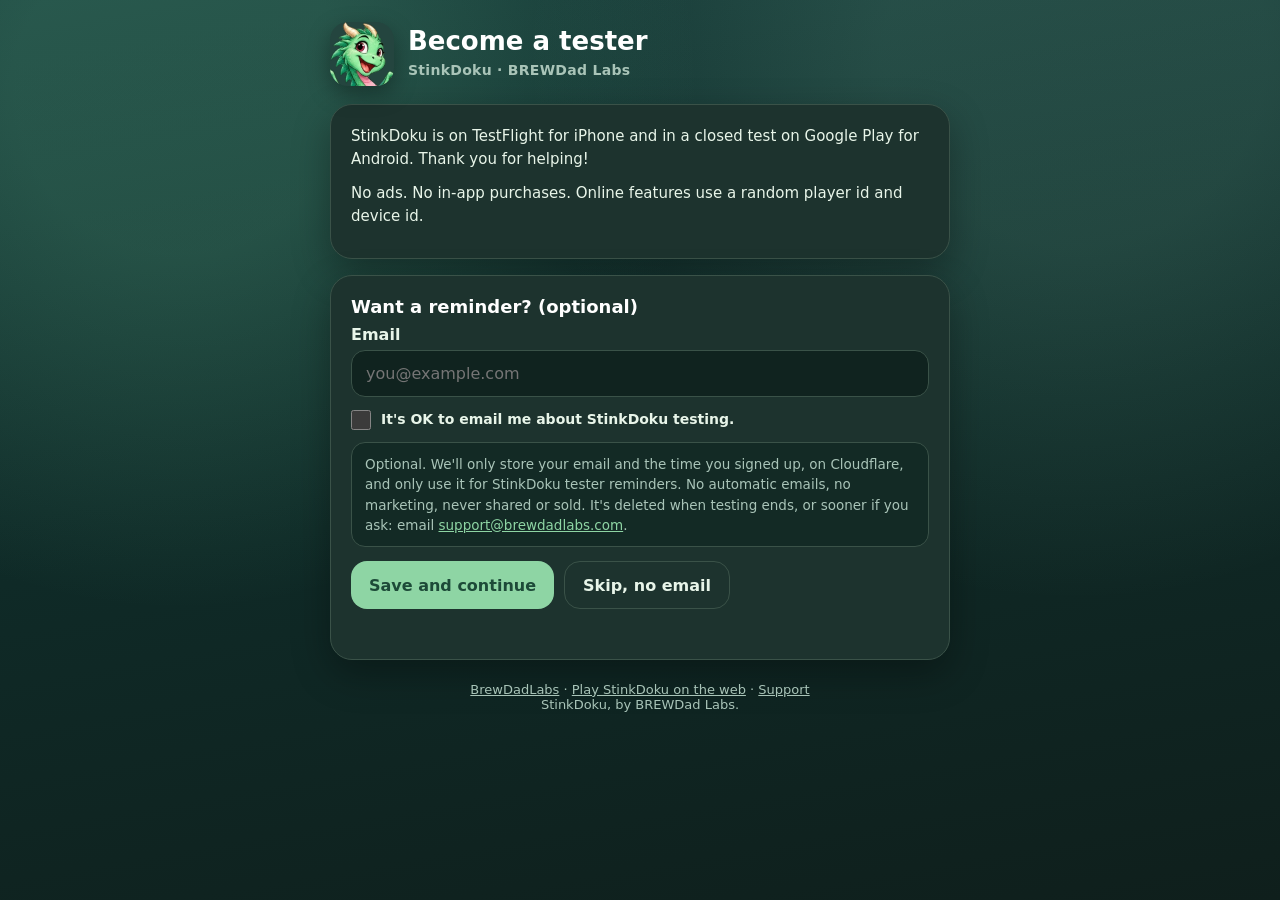
==== site/beta/index.html @ be81188f "StinkDoku tester page: move the full flow to /beta/ (preview only) Keep the terminal look, put iPhon" ====
<!DOCTYPE html>
<html lang="en">
<head>
<meta charset="UTF-8">
<meta name="viewport" content="width=device-width, initial-scale=1, viewport-fit=cover">
<meta name="theme-color" content="#173c39">
<meta name="color-scheme" content="dark">
<title>StinkDoku — Become a tester</title>
<meta name="description" content="Help test StinkDoku on iPhone with TestFlight or on Android through Google Play.">
<meta name="robots" content="noindex">
<link rel="icon" href="/favicon.ico" sizes="any">
<link rel="icon" type="image/png" sizes="32x32" href="/favicon-32.png">
<link rel="apple-touch-icon" href="/apple-touch-icon.png">
<style>
  :root{--bg:#0f1f1c;--forest:#173c39;--card:#1d332e;--card2:#24332e;--line:#3a5248;--ink:#e8f5e9;--muted:#a9c4b8;--go:#8ed5a4;--on-go:#1d4a38;--accent:#6cc79c;--focus:#ff9d3c;--crt:#050b07;--crt-ink:#5dff8a;--crt-dim:#2f9c54;--eye:#ff3b30;font-family:ui-rounded,"SF Pro Rounded","Avenir Next",Nunito,system-ui,-apple-system,sans-serif}
  *{box-sizing:border-box}
  html{background:var(--bg)}
  body{margin:0;min-height:100vh;color:var(--ink);background:radial-gradient(circle at 14% 10%,rgba(108,199,156,.20) 0 12%,transparent 38%),radial-gradient(circle at 84% 6%,rgba(143,217,189,.14) 0 14%,transparent 40%),linear-gradient(170deg,#173c39,#0f2a27 52%,#0f1f1c);padding:22px 16px 56px}
  .wrap{max-width:620px;margin:0 auto}
  header{display:flex;align-items:center;gap:14px;margin:0 0 18px}
  header img{width:64px;height:64px;border-radius:18px;background:#24453f;box-shadow:0 8px 22px rgba(0,0,0,.35)}
  h1{font-size:26px;line-height:1.15;margin:0;color:#fff}
  .brand{margin:3px 0 0;color:var(--muted);font-size:14px;font-weight:700;letter-spacing:.02em}
  .card{background:var(--card);border:1.5px solid var(--line);border-radius:22px;padding:20px;margin:0 0 16px;box-shadow:0 14px 38px rgba(0,0,0,.32)}
  h2{font-size:18px;margin:0 0 8px;color:#fff}
  p,li{line-height:1.55;font-size:15px;margin:0 0 10px}
  .muted{color:var(--muted);font-size:14px}
  label{display:block;font-weight:800;margin:0 0 6px}
  input[type=email]{width:100%;font:inherit;font-size:16px;padding:13px 14px;border-radius:14px;border:1.5px solid var(--line);background:#10231f;color:var(--ink)}
  .check{display:flex;gap:10px;align-items:flex-start;margin:12px 0 4px;font-weight:600;font-size:14px;line-height:1.45}
  .check input{width:20px;height:20px;margin:1px 0 0;flex:none;accent-color:var(--accent)}
  .hp{position:absolute;left:-9999px;width:1px;height:1px;overflow:hidden}
  .row{display:flex;flex-wrap:wrap;gap:10px;margin:14px 0 0}
  .btn{display:inline-flex;align-items:center;justify-content:center;gap:8px;min-height:48px;padding:12px 18px;border-radius:16px;border:0;font:inherit;font-weight:900;font-size:16px;text-decoration:none;cursor:pointer;background:var(--go);color:var(--on-go)}
  .btn.ghost{background:transparent;color:var(--ink);border:1.5px solid var(--line)}
  .btn[aria-disabled=true]{opacity:.55;cursor:default}
  a{color:var(--go)}
  :focus-visible{outline:3px solid var(--focus);outline-offset:2px}
  .msg{min-height:1.4em;margin:10px 0 0;font-size:14px;font-weight:700}
  .msg.err{color:#ffb4a8}
  .msg.ok{color:var(--go)}
  .consent{background:#132a25;border:1.5px solid var(--line);border-radius:14px;padding:11px 13px;margin:12px 0 0;font-size:13.5px;color:var(--muted);line-height:1.5}
  /* Retro handset terminal */
  .term{position:relative;background:var(--crt);border:3px solid #2b2f2d;border-radius:18px;padding:16px 16px 14px;box-shadow:inset 0 0 0 2px #0b130e,inset 0 0 40px rgba(93,255,138,.08),0 14px 38px rgba(0,0,0,.45);overflow:hidden;margin:0 0 16px}
  .term::after{content:"";position:absolute;inset:0;pointer-events:none;background:repeating-linear-gradient(to bottom,rgba(0,0,0,0) 0 2px,rgba(0,0,0,.28) 2px 3px)}
  .term-top{display:flex;align-items:center;justify-content:space-between;gap:10px;margin:0 0 10px;font:700 12px/1 ui-monospace,Menlo,Consolas,monospace;color:var(--crt-dim);letter-spacing:.12em}
  .eye{width:14px;height:14px;border-radius:50%;background:radial-gradient(circle at 40% 40%,#ffb3ad,var(--eye) 45%,#7a0d08);box-shadow:0 0 10px 3px rgba(255,59,48,.55);animation:eye 1.6s ease-in-out infinite;flex:none}
  @keyframes eye{50%{box-shadow:0 0 18px 7px rgba(255,59,48,.8)}}
  .screen{margin:0;min-height:9.5em;white-space:pre-wrap;word-break:break-word;font:15px/1.5 ui-monospace,"SF Mono",Menlo,Consolas,"Liberation Mono",monospace;color:var(--crt-ink);text-shadow:0 0 6px rgba(93,255,138,.55)}
  .term.ready .screen{min-height:0}
  .screen .red{color:#ff6b61;text-shadow:0 0 6px rgba(255,59,48,.6)}
  .cursor{display:inline-block;width:.6em;height:1.05em;vertical-align:-2px;background:var(--crt-ink);animation:blink 1s steps(1) infinite}
  @keyframes blink{50%{opacity:0}}
  .term-step{position:relative;z-index:1;margin:12px 0 0}
  .term-step h2{font:800 17px/1.25 ui-monospace,Menlo,Consolas,monospace;color:var(--crt-ink);text-shadow:0 0 6px rgba(93,255,138,.45);margin:0 0 10px}
  .term-step p,.term-step li{color:#b8ffcc;font-size:14.5px;line-height:1.5}
  .term-step .muted{color:var(--crt-dim)}
  .term-step a{color:var(--crt-ink)}
  .term .btn-big{position:relative;z-index:1;width:100%;min-height:64px;padding:16px 18px;border-radius:12px;font-size:16px;text-align:center}
  .term .btn.ghost{position:relative;z-index:1;width:100%;background:transparent;color:var(--crt-ink);border:1.5px solid var(--crt-dim)}
  .term .row{margin-top:12px}
  .tracks{position:relative;z-index:1;display:grid;gap:14px;margin:12px 0 0}
  .track{border:1.5px solid var(--crt-dim);border-radius:12px;padding:14px 14px 12px;background:rgba(15,40,24,.35)}
  .track > h2{margin:0 0 4px}
  .track-progress{margin:0 0 10px;font:700 12px/1.3 ui-monospace,Menlo,Consolas,monospace;letter-spacing:.08em;color:var(--crt-dim)}
  .steps{list-style:none;margin:0;padding:0}
  .steps .term-step{margin:0 0 12px;padding:12px 0 0;border-top:1px solid rgba(47,156,84,.35)}
  .steps .term-step:first-child{border-top:0;padding-top:0;margin-top:0}
  .step-n{font:700 11px/1.2 ui-monospace,Menlo,Consolas,monospace;color:var(--crt-dim);letter-spacing:.1em;margin:0 0 8px}
  .steps .term-step.is-done .step-n{color:var(--crt-ink)}
  .steps .term-step.is-future{opacity:.55}
  .steps .term-step.is-future .btn, .steps .term-step.is-future .row{display:none}
  .term-nav{position:relative;z-index:1;display:flex;flex-wrap:wrap;gap:8px 16px;margin:14px 0 0}
  .term-nav button{background:transparent;border:0;padding:8px 0;color:var(--crt-dim);font:700 13px ui-monospace,Menlo,Consolas,monospace;cursor:pointer;text-decoration:underline}
  .term .rules{background:rgba(15,40,24,.55);border:1.5px solid var(--crt-dim);border-radius:12px;padding:12px 14px;margin:14px 0 0}
  .term .rules h2{margin-bottom:8px}
  .term .rules ul{margin:0;padding-left:20px}
  footer{text-align:center;color:var(--muted);font-size:13px;margin:22px 0 0}
  footer a{color:var(--muted)}
  .term-step:focus{outline:none}
  [hidden]{display:none!important}
  .dragon-layer{position:fixed;inset:0;pointer-events:none;z-index:40;overflow:hidden}
  .dragon-layer .dragon{position:absolute;width:112px;height:112px;object-fit:contain;filter:drop-shadow(0 8px 16px rgba(0,0,0,.45))}
  .dragon-layer .sudoku-tile{position:absolute;width:36px;height:36px;display:flex;align-items:center;justify-content:center;background:#10231f;border:2px solid var(--crt-ink);color:var(--crt-ink);font:800 18px/1 ui-monospace,Menlo,Consolas,monospace;border-radius:4px;box-shadow:0 0 10px rgba(93,255,138,.35)}
  @media (prefers-reduced-motion: reduce){
    .eye,.cursor{animation:none}
    .dragon-layer{display:none!important}
  }
</style>
</head>
<body>
<div class="dragon-layer" id="dragon-layer" aria-hidden="true"></div>
<div class="wrap">
  <header>
    <img src="art/mascot-head.webp" alt="" width="64" height="64">
    <div>
      <h1>Become a tester</h1>
      <p class="brand">StinkDoku · BREWDad Labs</p>
    </div>
  </header>

  <noscript>
    <div class="card">
      <h2>iPhone</h2>
      <p>1. Install Apple's TestFlight app from the <a href="https://apps.apple.com/app/testflight/id899247664">App Store</a>.</p>
      <p>2. Open the <a href="https://testflight.apple.com/join/M6JnK4b1">StinkDoku TestFlight invite</a> and tap <strong>Accept</strong>, then <strong>Install</strong>.</p>
      <p>3. Open StinkDoku. Send feedback with TestFlight (a screenshot, or Send Beta Feedback) or to <a href="mailto:support@brewdadlabs.com">support@brewdadlabs.com</a>.</p>
      <h2>Android</h2>
      <p>1. Join the StinkDoku testers Google Group with the Google account on your Android phone: <a href="https://groups.google.com/g/stinkdoku-testers">https://groups.google.com/g/stinkdoku-testers</a> (stinkdoku-testers@googlegroups.com).</p>
      <p>2. Open <a href="https://play.google.com/apps/testing/com.brewdadlabs.stinkdoku">the Google Play testing link</a> and tap <strong>Become a tester</strong>, using that same Google account.</p>
      <p>3. Install StinkDoku from <a href="https://play.google.com/store/apps/details?id=com.brewdadlabs.stinkdoku">Google Play</a>. Please stay opted in and play for 14 days in a row.</p>
      <p>Testers can send feedback through Google Play or to <a href="mailto:support@brewdadlabs.com">support@brewdadlabs.com</a>.</p>
      <p>Tell us what's fun, what's confusing, and what breaks.</p>
      <p>Can't use Google Play? <a href="/stinkdoku.apk">Download the APK</a>.</p>
    </div>
  </noscript>

  <section class="card" id="intro">
    <p>StinkDoku is on TestFlight for iPhone and in a closed test on Google Play for Android. Thank you for helping!</p>
    <p>No ads. No in-app purchases. Online features use a random player id and device id.</p>
    <p class="muted" id="loading">Loading…</p>
  </section>

  <section class="card" id="email-step" hidden aria-labelledby="email-h">
    <h2 id="email-h">Want a reminder? (optional)</h2>
    <form id="email-form" novalidate>
      <label for="email">Email</label>
      <input type="email" id="email" name="email" autocomplete="email" inputmode="email" maxlength="254" placeholder="you@example.com">
      <div class="hp" aria-hidden="true">
        <label for="website">Leave this empty</label>
        <input type="text" id="website" name="website" tabindex="-1" autocomplete="off">
      </div>
      <label class="check"><input type="checkbox" id="consent" name="consent"> <span>It's OK to email me about StinkDoku testing.</span></label>
      <p class="consent">Optional. We'll only store your email and the time you signed up, on Cloudflare, and only use it for StinkDoku tester reminders. No automatic emails, no marketing, never shared or sold. It's deleted when testing ends, or sooner if you ask: email <a href="mailto:support@brewdadlabs.com">support@brewdadlabs.com</a>.</p>
      <div class="row">
        <button class="btn" type="submit" id="save">Save and continue</button>
        <button class="btn ghost" type="button" id="skip-email">Skip, no email</button>
      </div>
      <p class="msg" id="email-msg" role="status" aria-live="polite"></p>
    </form>
  </section>

  <section class="term" id="term" hidden aria-hidden="true">
    <div class="term-top"><span id="term-label">STINKDOKU TEST UNIT</span><span class="eye"></span></div>
    <pre class="screen" id="screen"></pre>

    <div id="step-panel" hidden>
      <div class="tracks">
        <section class="track" id="track-ios" aria-labelledby="ios-h">
          <h2 id="ios-h">iPhone</h2>
          <p class="track-progress" id="ios-progress">Step 1 of 3</p>
          <ol class="steps">
            <li class="term-step is-current" id="ios-1" tabindex="-1" aria-labelledby="i1-h">
              <p class="step-n">STEP 1 OF 3</p>
              <h2 id="i1-h">Install TestFlight</h2>
              <p>First install Apple's TestFlight app from the App Store, if you don't already have it.</p>
              <div class="row">
                <a class="btn btn-big" id="testflight-app-link" href="https://apps.apple.com/app/testflight/id899247664" target="_blank" rel="noopener">Install TestFlight from the App Store</a>
                <button class="btn ghost next" type="button" data-platform="ios" data-next="2">I did this, next</button>
              </div>
            </li>
            <li class="term-step is-future" id="ios-2" tabindex="-1" aria-labelledby="i2-h">
              <p class="step-n">STEP 2 OF 3</p>
              <h2 id="i2-h">Accept the invite</h2>
              <p>Open the TestFlight invite on this iPhone or iPad, then tap <strong>Accept</strong> and <strong>Install</strong>.</p>
              <div class="row">
                <a class="btn btn-big" id="testflight-join-link" href="https://testflight.apple.com/join/M6JnK4b1" target="_blank" rel="noopener">Join the StinkDoku TestFlight</a>
                <button class="btn ghost next" type="button" data-platform="ios" data-next="3">I did this, next</button>
              </div>
            </li>
            <li class="term-step is-future" id="ios-3" tabindex="-1" aria-labelledby="i3-h">
              <p class="step-n">STEP 3 OF 3</p>
              <h2 id="i3-h">Open StinkDoku</h2>
              <p>Open StinkDoku on your iPhone or iPad. New builds arrive through TestFlight.</p>
              <p>Send feedback with TestFlight (a screenshot, or the Send Beta Feedback option in TestFlight) or to <a href="mailto:support@brewdadlabs.com">support@brewdadlabs.com</a>.</p>
              <p>Tell us what's fun, what's confusing, and what breaks.</p>
            </li>
          </ol>
        </section>

        <section class="track" id="track-android" aria-labelledby="android-h">
          <h2 id="android-h">Android</h2>
          <p class="track-progress" id="android-progress">Step 1 of 3</p>
          <ol class="steps">
            <li class="term-step is-current" id="android-1" tabindex="-1" aria-labelledby="a1-h">
              <p class="step-n">STEP 1 OF 3</p>
              <h2 id="a1-h">Join the testers Google Group</h2>
              <p>Use the Google account that's signed in to the Play Store on your Android phone. This button opens the group page — Google will ask you to join it yourself.</p>
              <p class="muted" id="group-email">Group address: <span id="group-email-addr">stinkdoku-testers@googlegroups.com</span></p>
              <div class="row">
                <a class="btn btn-big" id="group-link" href="https://groups.google.com/g/stinkdoku-testers" target="_blank" rel="noopener">Join with the Google account on your Android phone</a>
                <button class="btn ghost next" type="button" data-platform="android" data-next="2">I did this, next</button>
              </div>
            </li>
            <li class="term-step is-future" id="android-2" tabindex="-1" aria-labelledby="a2-h">
              <p class="step-n">STEP 2 OF 3</p>
              <h2 id="a2-h">Tap "Become a tester"</h2>
              <p>Open the Google Play testing page, signed in with that same Google account, and tap <strong>Become a tester</strong>.</p>
              <div class="row">
                <a class="btn btn-big" id="optin-link" href="https://play.google.com/apps/testing/com.brewdadlabs.stinkdoku" target="_blank" rel="noopener">Open the Play testing page</a>
                <button class="btn ghost next" type="button" data-platform="android" data-next="3">I did this, next</button>
              </div>
            </li>
            <li class="term-step is-future" id="android-3" tabindex="-1" aria-labelledby="a3-h">
              <p class="step-n">STEP 3 OF 3</p>
              <h2 id="a3-h">Install StinkDoku from Google Play</h2>
              <p>After you become a tester, install StinkDoku from Google Play on your phone, again with the same Google account. From then on, updates arrive automatically through Play.</p>
              <div class="row">
                <a class="btn btn-big" id="play-link" href="https://play.google.com/store/apps/details?id=com.brewdadlabs.stinkdoku" target="_blank" rel="noopener">Install StinkDoku from Google Play</a>
              </div>
              <p>Testers can send feedback through Google Play or to <a href="mailto:support@brewdadlabs.com">support@brewdadlabs.com</a>.</p>
              <p>Tell us what's fun, what's confusing, and what breaks.</p>
            </li>
          </ol>
          <div class="rules" aria-labelledby="rules-h">
            <h2 id="rules-h">Please keep in mind</h2>
            <ul>
              <li><strong>One Google account for everything.</strong> Use the same account for the Group, the Play testing page and the install.</li>
              <li><strong>Stay opted in and play for 14 days in a row.</strong> Google needs at least 12 testers opted in for 14 days before StinkDoku can go public on Google Play. If you leave the test, your 14 days start over.</li>
              <li>Already have an older StinkDoku tester app from a direct download? The Google Play version installs next to it. To keep your progress, use Settings → Link a device on both.</li>
            </ul>
          </div>
          <p class="muted" style="margin:12px 0 0">Can't use Google Play? <a href="/stinkdoku.apk">Download the APK</a>.</p>
        </section>
      </div>

      <nav class="term-nav" aria-label="Tester steps">
        <button type="button" id="back" hidden>Back</button>
        <button type="button" id="start-over">Start over</button>
      </nav>
    </div>
  </section>
  <p class="hp" id="term-status" role="status" aria-live="polite"></p>

  <footer>
    <a href="/">BrewDadLabs</a> · <a href="https://play.stinkdoku.com">Play StinkDoku on the web</a> · <a href="mailto:support@brewdadlabs.com">Support</a><br>
    StinkDoku, by BREWDad Labs.
  </footer>
</div>
<script src="tester.js" defer></script>
</body>
</html>
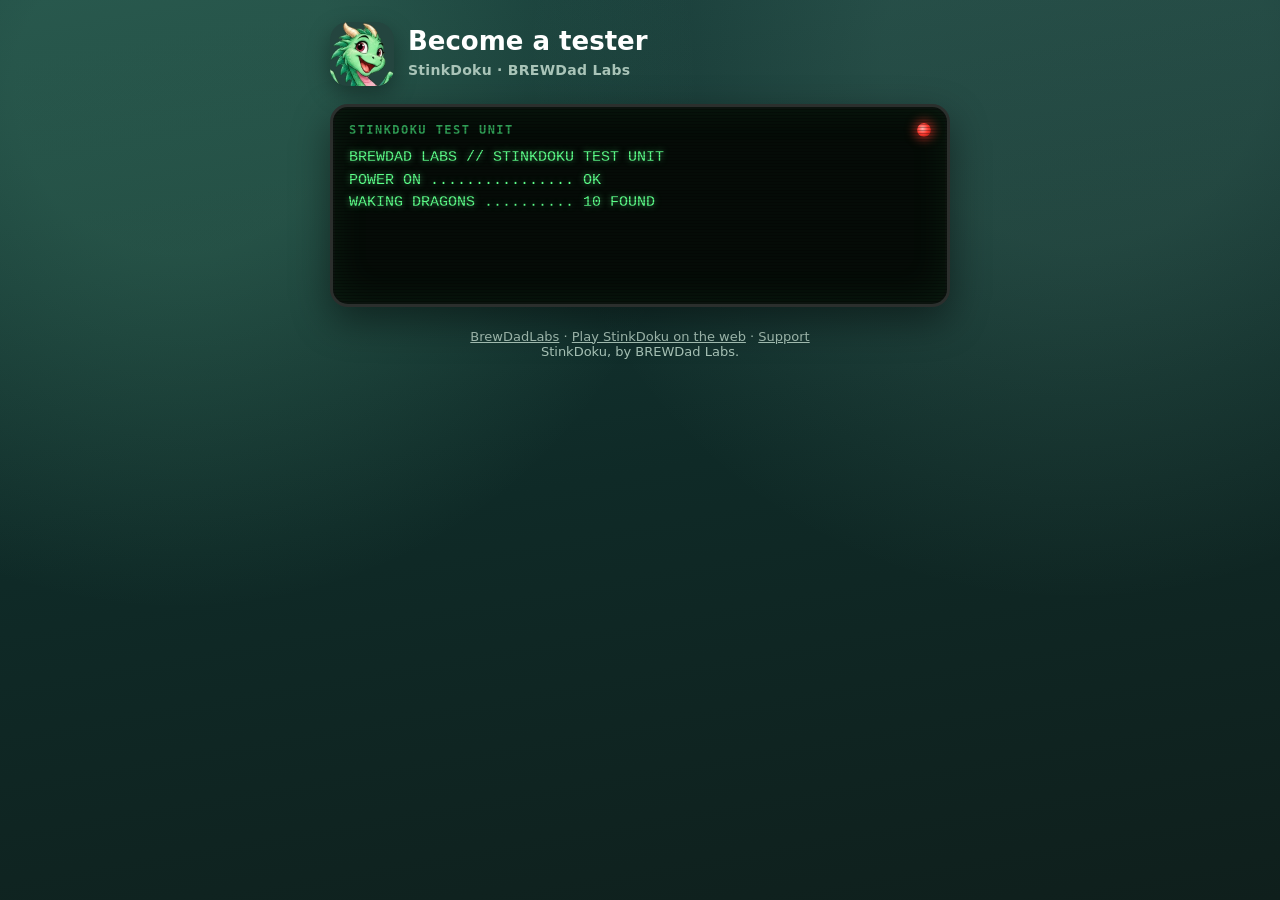
==== commit b1b24861: "StinkDoku tester page: drop the email signup step (preview only) The /beta/ page now goes straight t" ====
--- a/site/beta/index.html
+++ b/site/beta/index.html
@@ -25,21 +25,12 @@
   h2{font-size:18px;margin:0 0 8px;color:#fff}
   p,li{line-height:1.55;font-size:15px;margin:0 0 10px}
   .muted{color:var(--muted);font-size:14px}
-  label{display:block;font-weight:800;margin:0 0 6px}
-  input[type=email]{width:100%;font:inherit;font-size:16px;padding:13px 14px;border-radius:14px;border:1.5px solid var(--line);background:#10231f;color:var(--ink)}
-  .check{display:flex;gap:10px;align-items:flex-start;margin:12px 0 4px;font-weight:600;font-size:14px;line-height:1.45}
-  .check input{width:20px;height:20px;margin:1px 0 0;flex:none;accent-color:var(--accent)}
   .hp{position:absolute;left:-9999px;width:1px;height:1px;overflow:hidden}
   .row{display:flex;flex-wrap:wrap;gap:10px;margin:14px 0 0}
   .btn{display:inline-flex;align-items:center;justify-content:center;gap:8px;min-height:48px;padding:12px 18px;border-radius:16px;border:0;font:inherit;font-weight:900;font-size:16px;text-decoration:none;cursor:pointer;background:var(--go);color:var(--on-go)}
   .btn.ghost{background:transparent;color:var(--ink);border:1.5px solid var(--line)}
-  .btn[aria-disabled=true]{opacity:.55;cursor:default}
   a{color:var(--go)}
   :focus-visible{outline:3px solid var(--focus);outline-offset:2px}
-  .msg{min-height:1.4em;margin:10px 0 0;font-size:14px;font-weight:700}
-  .msg.err{color:#ffb4a8}
-  .msg.ok{color:var(--go)}
-  .consent{background:#132a25;border:1.5px solid var(--line);border-radius:14px;padding:11px 13px;margin:12px 0 0;font-size:13.5px;color:var(--muted);line-height:1.5}
   /* Retro handset terminal */
   .term{position:relative;background:var(--crt);border:3px solid #2b2f2d;border-radius:18px;padding:16px 16px 14px;box-shadow:inset 0 0 0 2px #0b130e,inset 0 0 40px rgba(93,255,138,.08),0 14px 38px rgba(0,0,0,.45);overflow:hidden;margin:0 0 16px}
   .term::after{content:"";position:absolute;inset:0;pointer-events:none;background:repeating-linear-gradient(to bottom,rgba(0,0,0,0) 0 2px,rgba(0,0,0,.28) 2px 3px)}
@@ -121,24 +112,6 @@
     <p class="muted" id="loading">Loading…</p>
   </section>
 
-  <section class="card" id="email-step" hidden aria-labelledby="email-h">
-    <h2 id="email-h">Want a reminder? (optional)</h2>
-    <form id="email-form" novalidate>
-      <label for="email">Email</label>
-      <input type="email" id="email" name="email" autocomplete="email" inputmode="email" maxlength="254" placeholder="you@example.com">
-      <div class="hp" aria-hidden="true">
-        <label for="website">Leave this empty</label>
-        <input type="text" id="website" name="website" tabindex="-1" autocomplete="off">
-      </div>
-      <label class="check"><input type="checkbox" id="consent" name="consent"> <span>It's OK to email me about StinkDoku testing.</span></label>
-      <p class="consent">Optional. We'll only store your email and the time you signed up, on Cloudflare, and only use it for StinkDoku tester reminders. No automatic emails, no marketing, never shared or sold. It's deleted when testing ends, or sooner if you ask: email <a href="mailto:support@brewdadlabs.com">support@brewdadlabs.com</a>.</p>
-      <div class="row">
-        <button class="btn" type="submit" id="save">Save and continue</button>
-        <button class="btn ghost" type="button" id="skip-email">Skip, no email</button>
-      </div>
-      <p class="msg" id="email-msg" role="status" aria-live="polite"></p>
-    </form>
-  </section>
 
   <section class="term" id="term" hidden aria-hidden="true">
     <div class="term-top"><span id="term-label">STINKDOKU TEST UNIT</span><span class="eye"></span></div>
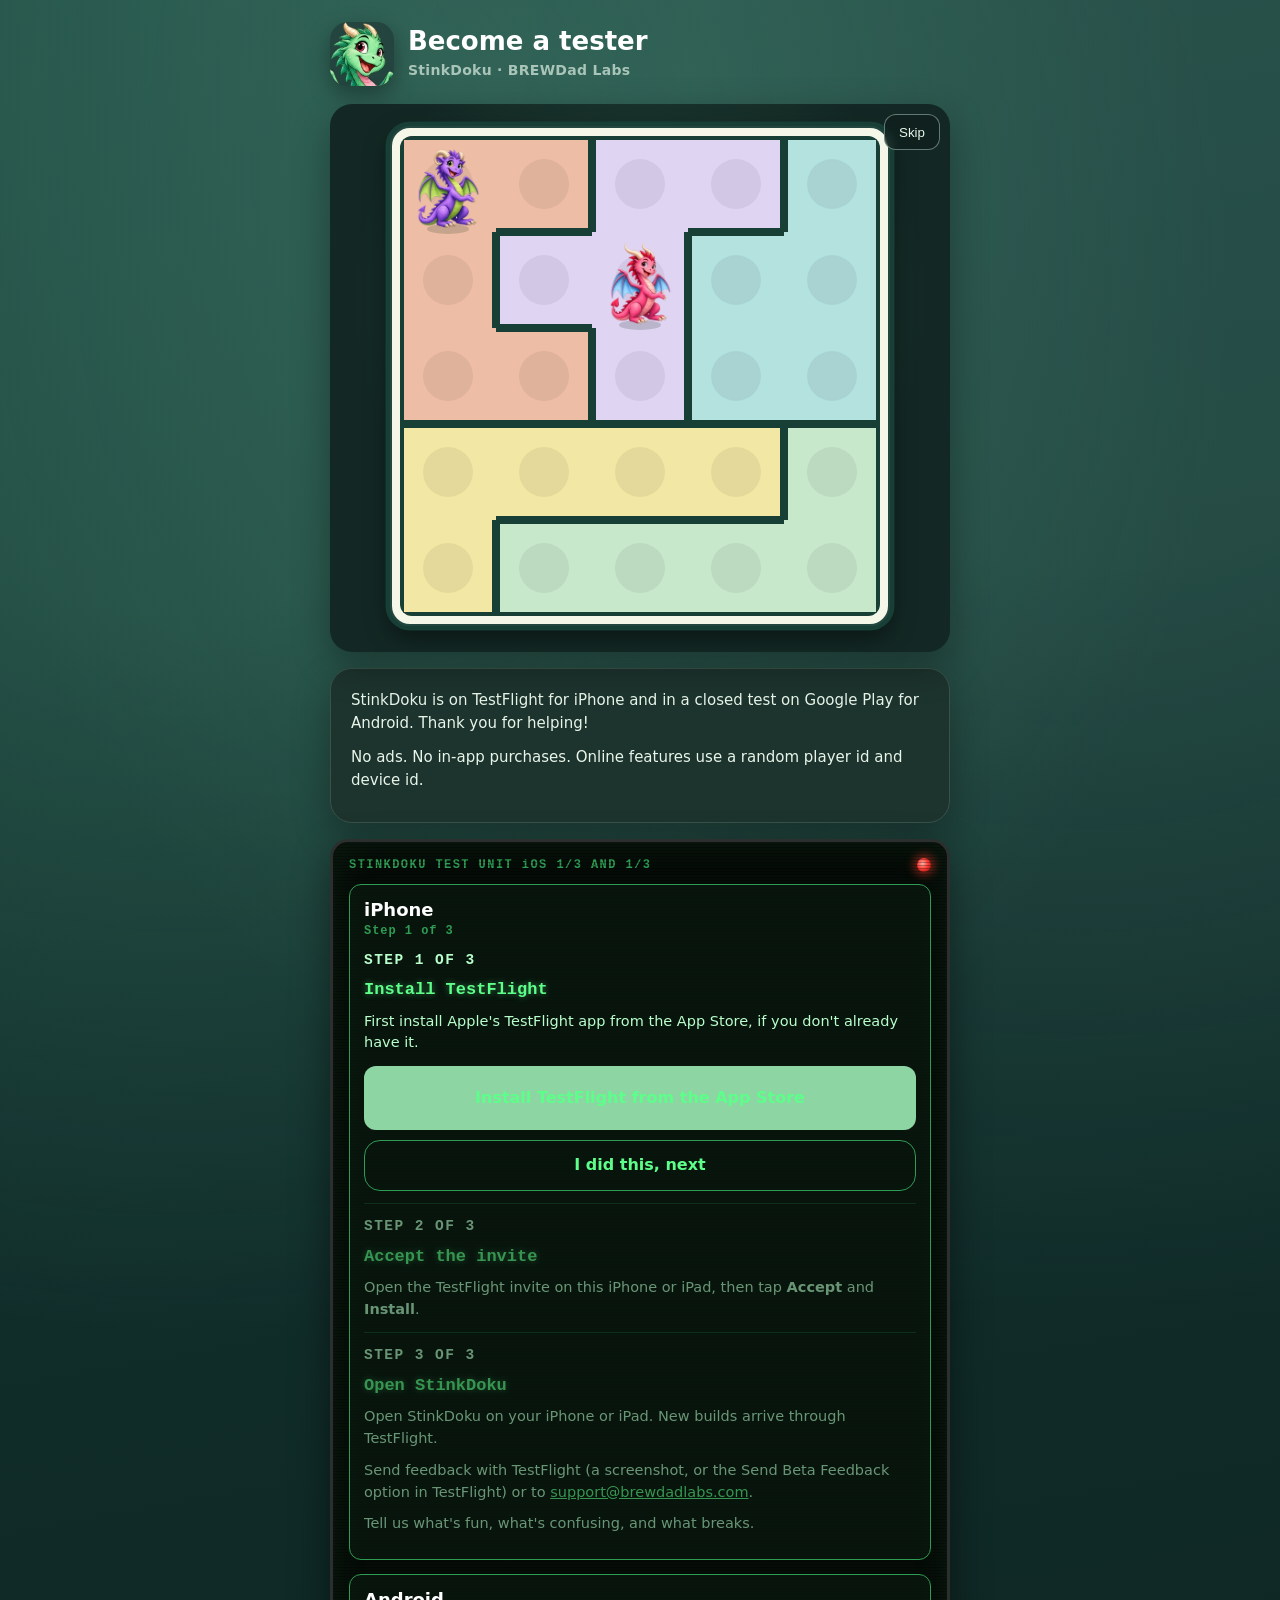
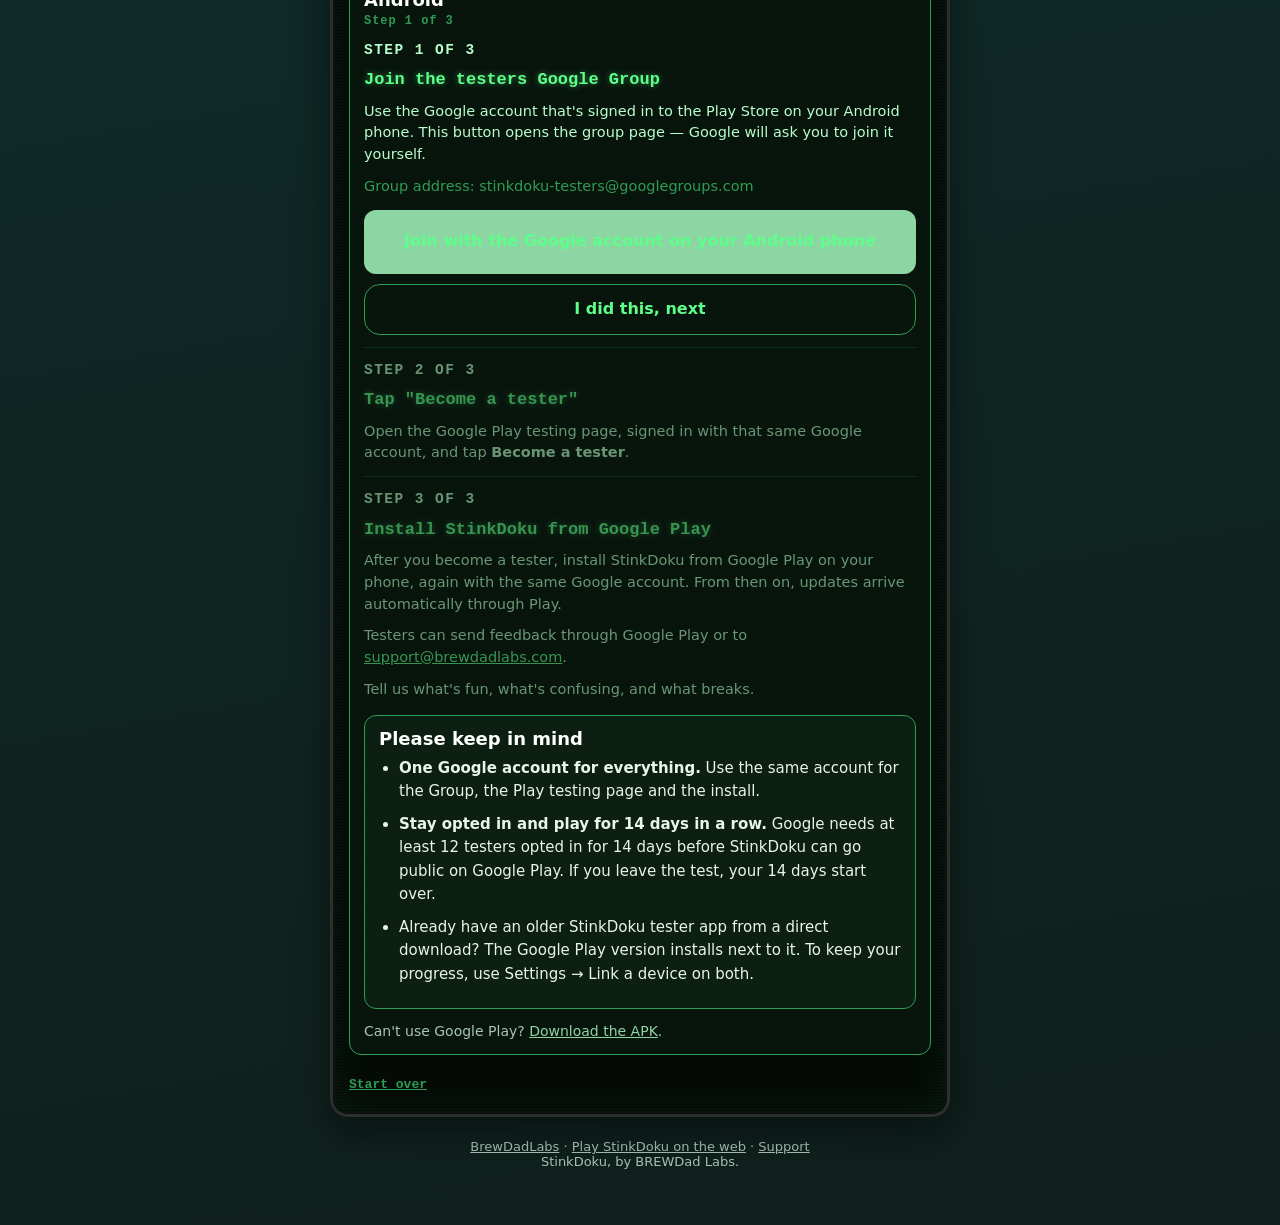
==== commit 8625933c: "StinkDoku /beta/: play Design's v1.2 dragon intro (preview only) Replace the terminal boot animation" ====
--- a/site/beta/index.html
+++ b/site/beta/index.html
@@ -11,6 +11,7 @@
 <link rel="icon" href="/favicon.ico" sizes="any">
 <link rel="icon" type="image/png" sizes="32x32" href="/favicon-32.png">
 <link rel="apple-touch-icon" href="/apple-touch-icon.png">
+<link rel="stylesheet" href="intro.css">
 <style>
   :root{--bg:#0f1f1c;--forest:#173c39;--card:#1d332e;--card2:#24332e;--line:#3a5248;--ink:#e8f5e9;--muted:#a9c4b8;--go:#8ed5a4;--on-go:#1d4a38;--accent:#6cc79c;--focus:#ff9d3c;--crt:#050b07;--crt-ink:#5dff8a;--crt-dim:#2f9c54;--eye:#ff3b30;font-family:ui-rounded,"SF Pro Rounded","Avenir Next",Nunito,system-ui,-apple-system,sans-serif}
   *{box-sizing:border-box}
@@ -90,6 +91,8 @@
     </div>
   </header>
 
+  <div id="stinkdoku-intro"></div>
+
   <noscript>
     <div class="card">
       <h2>iPhone</h2>
@@ -113,6 +116,7 @@
   </section>
 
 
+  <div id="tester-steps">
   <section class="term" id="term" hidden aria-hidden="true">
     <div class="term-top"><span id="term-label">STINKDOKU TEST UNIT</span><span class="eye"></span></div>
     <pre class="screen" id="screen"></pre>
@@ -203,6 +207,7 @@
       </nav>
     </div>
   </section>
+  </div>
   <p class="hp" id="term-status" role="status" aria-live="polite"></p>
 
   <footer>
@@ -210,6 +215,8 @@
     StinkDoku, by BREWDad Labs.
   </footer>
 </div>
+<script src="assets/manifest.js" defer></script>
+<script src="intro.js" defer></script>
 <script src="tester.js" defer></script>
 </body>
 </html>
--- a/site/beta/intro.css
+++ b/site/beta/intro.css
@@ -0,0 +1,194 @@
+/* StinkDoku beta intro — self-contained. Prefix: .sd-intro
+   Drop this file in with intro.js and the assets/ folder. */
+.sd-intro {
+  --sd-ink: #e8f5e9;
+  --sd-muted: #a9c4b8;
+  --sd-go: #8ed5a4;
+  --sd-on-go: #1d4a38;
+  --sd-focus: #ff9d3c;
+  --sd-forest: #173c39;
+  --sd-stage: #132824;
+  position: relative;
+  width: 100%;
+  max-width: 620px;
+  margin: 0 auto 16px;
+  color: var(--sd-ink);
+  font-family: inherit;
+}
+.sd-intro *,
+.sd-intro *::before,
+.sd-intro *::after { box-sizing: border-box; }
+
+.sd-intro-stage {
+  position: relative;
+  width: 100%;
+  aspect-ratio: 620 / 548;
+  border-radius: 22px;
+  overflow: hidden;
+  background:
+    radial-gradient(circle at 50% 36%, rgba(108, 199, 156, 0.16), transparent 62%),
+    var(--sd-stage);
+  box-shadow: 0 14px 38px rgba(0, 0, 0, 0.32);
+}
+.sd-intro-stage canvas {
+  width: 100%;
+  height: 100%;
+  display: block;
+  image-rendering: auto;
+}
+.sd-intro-still {
+  display: none;
+  width: 100%;
+  height: 100%;
+  object-fit: contain;
+  object-position: center;
+}
+.sd-intro[data-mode="still"] .sd-intro-stage canvas { display: none; }
+.sd-intro[data-mode="still"] .sd-intro-still { display: block; }
+.sd-intro[data-mode="still"] .sd-intro-skip { display: none; }
+
+.sd-intro-skip {
+  position: absolute;
+  top: 10px;
+  right: 10px;
+  z-index: 3;
+  min-height: 36px;
+  padding: 6px 14px;
+  border: 1.5px solid rgba(169, 196, 184, 0.55);
+  border-radius: 12px;
+  background: rgba(15, 31, 28, 0.72);
+  color: var(--sd-ink);
+  font: 700 13px/1 inherit;
+  cursor: pointer;
+  backdrop-filter: blur(6px);
+}
+.sd-intro-skip:hover { border-color: var(--sd-go); color: #fff; }
+.sd-intro[data-state="settled"] .sd-intro-skip { display: none; }
+
+.sd-intro-bubble {
+  position: absolute;
+  left: 50%;
+  bottom: 16px;
+  transform: translateX(-50%) translateY(6px);
+  z-index: 2;
+  margin: 0;
+  padding: 7px 14px;
+  border-radius: 999px;
+  background: rgba(23, 63, 54, 0.88);
+  color: #fff7e5;
+  font: 800 14px/1.2 inherit;
+  letter-spacing: 0.01em;
+  opacity: 0;
+  pointer-events: none;
+  transition: opacity 0.25s ease, transform 0.25s ease;
+  white-space: nowrap;
+}
+.sd-intro-bubble.is-on {
+  opacity: 1;
+  transform: translateX(-50%) translateY(0);
+}
+
+.sd-intro-end {
+  position: absolute;
+  left: 0;
+  right: 0;
+  bottom: 0;
+  z-index: 2;
+  display: flex;
+  flex-wrap: wrap;
+  align-items: center;
+  gap: 12px 16px;
+  padding: 36px 16px 16px;
+  border-radius: 0 0 22px 22px;
+  background: linear-gradient(to top, rgba(13, 28, 25, 0.94) 0%, rgba(13, 28, 25, 0.88) 48%, rgba(13, 28, 25, 0) 100%);
+  opacity: 0;
+  transform: translateY(10px);
+  pointer-events: none;
+}
+.sd-intro[data-mode="still"] .sd-intro-end {
+  opacity: 1;
+  transform: none;
+  pointer-events: auto;
+}
+.sd-intro-end img {
+  width: 56px;
+  height: 56px;
+  border-radius: 16px;
+  background: #24453f;
+  box-shadow: 0 8px 22px rgba(0, 0, 0, 0.35);
+  flex: none;
+}
+.sd-intro-wordmark {
+  margin: 0;
+  font-size: 22px;
+  font-weight: 800;
+  line-height: 1.15;
+  color: #fff;
+  letter-spacing: 0.01em;
+}
+.sd-intro-tag {
+  margin: 2px 0 0;
+  color: var(--sd-muted);
+  font-size: 14px;
+  font-weight: 700;
+}
+.sd-intro-cta {
+  display: inline-flex;
+  align-items: center;
+  justify-content: center;
+  min-height: 48px;
+  padding: 12px 18px;
+  margin-left: auto;
+  border-radius: 16px;
+  border: 0;
+  background: var(--sd-go);
+  color: var(--sd-on-go);
+  font: inherit;
+  font-weight: 900;
+  font-size: 16px;
+  text-decoration: none;
+  cursor: pointer;
+}
+.sd-intro-cta:hover { filter: brightness(1.06); }
+
+.sd-intro-loading {
+  position: absolute;
+  inset: 0;
+  display: flex;
+  align-items: center;
+  justify-content: center;
+  color: var(--sd-muted);
+  font-weight: 700;
+  font-size: 14px;
+  z-index: 4;
+}
+.sd-intro[data-ready="true"] .sd-intro-loading { display: none; }
+
+.sd-intro-sr {
+  position: absolute;
+  width: 1px;
+  height: 1px;
+  padding: 0;
+  margin: -1px;
+  overflow: hidden;
+  clip: rect(0, 0, 0, 0);
+  white-space: nowrap;
+  border: 0;
+}
+
+.sd-intro :focus-visible {
+  outline: 3px solid var(--sd-focus);
+  outline-offset: 2px;
+}
+
+@media (max-width: 420px) {
+  .sd-intro-end { justify-content: center; text-align: left; }
+  .sd-intro-cta { margin-left: 0; width: 100%; }
+  .sd-intro-wordmark { font-size: 20px; }
+}
+
+/* Social-clip mode: mark only, no Skip or beta CTA */
+.sd-intro[data-social="1"] .sd-intro-skip,
+.sd-intro[data-social="1"] .sd-intro-cta,
+.sd-intro[data-social="1"] .sd-intro-tag { display: none !important; }
+.sd-intro[data-social="1"] .sd-intro-end { justify-content: center; }
